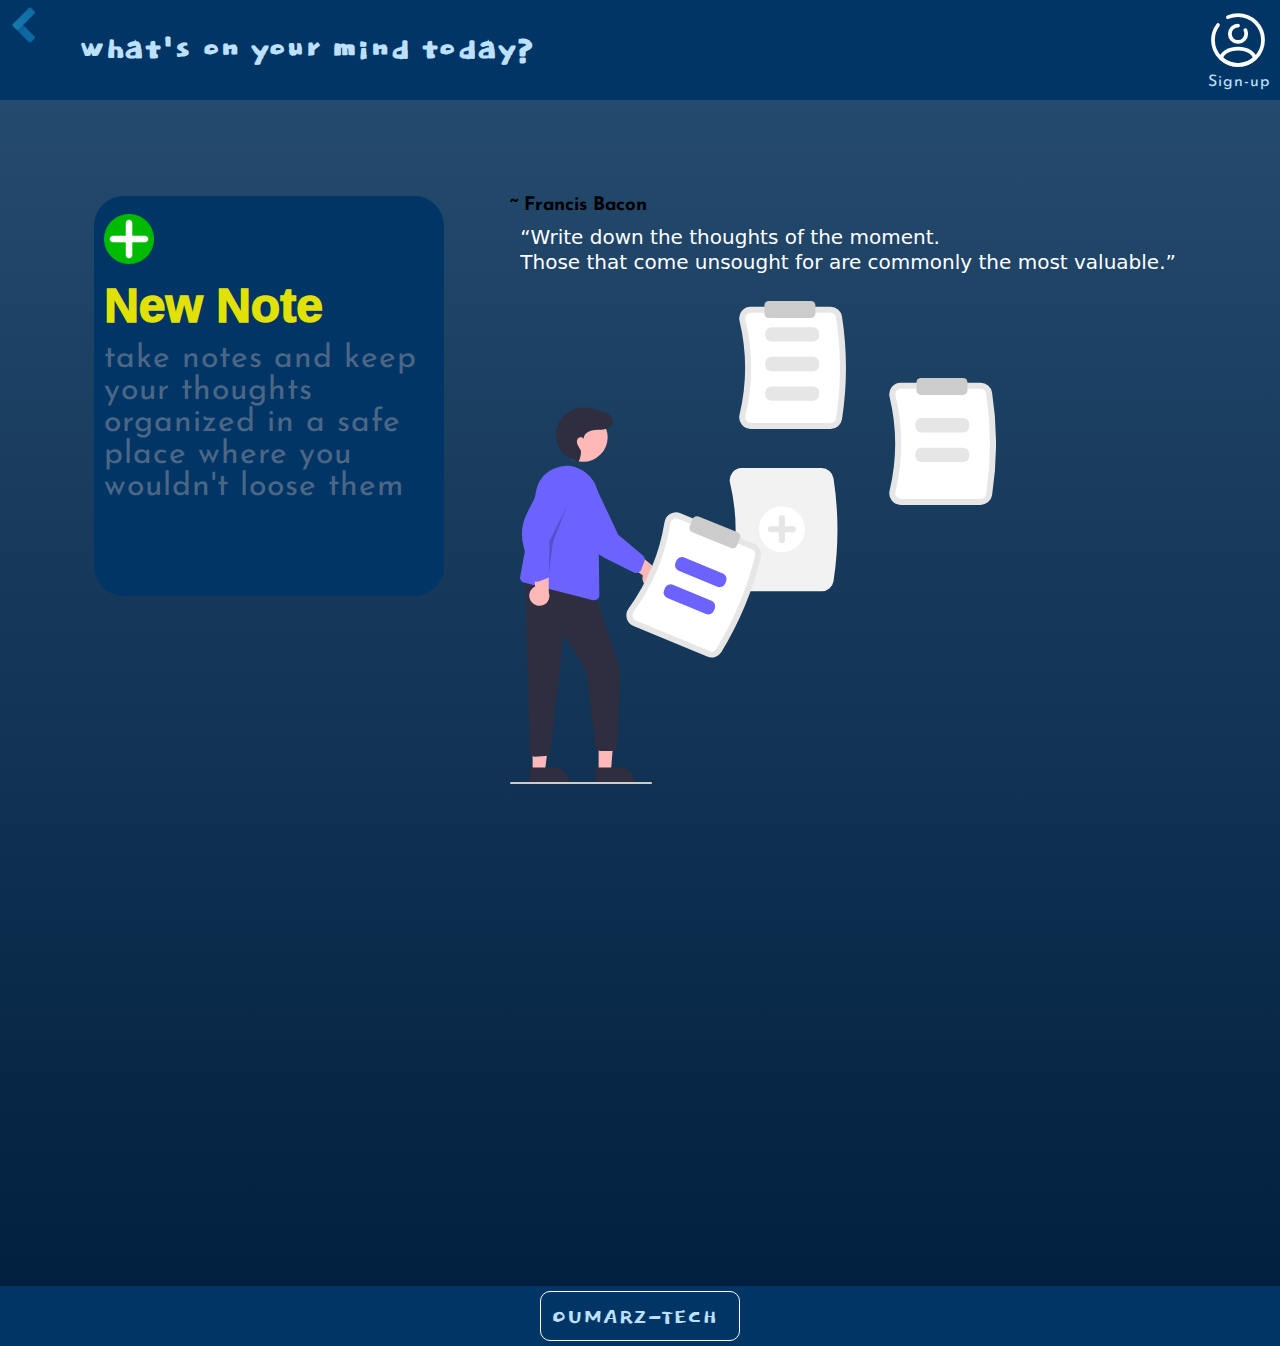
==== dashboard.html @ 17eb1454 "adding the content" ====
<!DOCTYPE html>
<html lang="en">
<head>
    <meta charset="UTF-8">
    <meta name="viewport" content="width=device-width, initial-scale=1.0">
    <title>dashboard</title>
    <link rel="icon" href="/img/icons8-dashboard-48 (1).png">
    <link rel="stylesheet" href="dashboard.css">
</head>
<body>

    <!-- MAKE  A DROP DOWN MENU WITH "SELECT AND OPTIONS"-->
    
    <header>
        <h1 class="header__h1"> <a href="home-page.html"> <img class="back-arrow" src="/img/icons8-back-48.png" alt="" height="40" width="40"></a>       what's on your mind today?</h1>
        
        <!-- should add a profile icon for the user account-->

        <figure>
            <img src="/img/ProfileCircle-Broken-32px.svg" alt="profile pic" title="profile-pic" height="60" width="60">
            <figcaption>
                Sign-up
            </figcaption>
        </figure>
        
    </header>

    <main>
        <div class="card1 card">
            <a href="/new-project.html">
                <img class="creat-icon" src="/img/5610959.png" alt="create icon" height="50" width="50" title="Press to create new"> </a>
            <span class="cards__headers">New Note </span>
            <p class="card__p">
                TAKE NOTES AND KEEP YOUR THOUGHTS ORGANIZED IN A SAFE PLACE WHERE YOU WOULDN'T loose THEM
            </p>
        </div>

        <div>
            <h3 class="quote-h"> ~ Francis Bacon </h3>
            <p style="color: white;" class="quote-p">“Write down the thoughts of the moment. <br>Those that come unsought for are commonly the most valuable.”</p>
            <br>
            <img src="/img/note.svg.svg" alt="">
        </div>



        <!-- GET INSPIRED INSTEAD OF THE REMAINING TWO CARDS-->


        <!-- <div class="card2 card">
            <a href=""><img src="/img/5610959.png" alt="create icon" height="50" width="50" title="Press to create new"> </a>
            <span  class="cards__headers">New Project 
               
            </span>
            <p class="card__p">
                
            </p>
        </div>

        <div class="card3 card">
            <a href=""><img src="/img/5610959.png" alt="create icon" height="50" width="50" title="Press to create new"> </a>
            <span  class="cards__headers">New plan
                
            </span>
            <p class="card__p">
                START PLANNING FOR TRAVEL , DATES , PROJECTS OR LITTERALLY WHATEVER COMES TO YOUR MIND
            </p>
        </div> -->
    </main>

    <div class="spacer"></div>

    <footer>
        <div class="logo"> oumarZ-tech</div>
    </footer>

</body>
</html>
---- dashboard.css ----
@import url('https://fonts.googleapis.com/css2?family=Dokdo&family=Eater&family=Emblema+One&family=Josefin+Sans:ital,wght@0,100..700;1,100..700&family=Kanit:ital,wght@0,100;0,200;0,300;0,400;0,500;0,600;0,700;0,800;0,900;1,100;1,200;1,300;1,400;1,500;1,600;1,700;1,800;1,900&family=Katibeh&family=Prompt:ital,wght@0,100;0,200;0,300;0,400;0,500;0,600;0,700;0,800;0,900;1,100;1,200;1,300;1,400;1,500;1,600;1,700;1,800;1,900&family=Yuji+Mai&display=swap');

/* || RESET */
* {
    margin: 0;
    padding: 0;
    box-sizing: border-box;
}

::-webkit-scrollbar {
    display: none;
}

.back-arrow {
    border-radius: 50%;
    cursor: pointer;
    position: absolute;
    top: 5px;
    left: 5px;
    opacity: 50%;
}

figcaption {
    text-align: center;
}

.creat-icon:active {
    transform: scale(0.90);
} 

/* || UTILITY CLASSES */

.offscreen {
    left: -10000px;
}

.nowrap {
    white-space: nowrap;
}

/* || VARIABLES */
:root {
    --PADDING-TB: clamp(10px, 2rem, 3rem);
    --PADDING-LR: clamp(15px, 60px,70px);
    --MARGIN: clamp(2rem, 5rem, 6rem);

    --MYNAME-FF: "Dokdo", system-ui;
    --FF: "josefin sans";

    --PRIMARY-COLOR: #001D3D ;
    --SECONDAY-COLOR: #003566;
    --CARDS-FONT: #FFC300;
    --COLOR: #bde0fe;
}

body {
    background-color: var(--PRIMARY-COLOR);
    min-height: 100vh;
    font-family: var(--FF);
    display: flex;
    flex-flow: column nowrap;
    background-image: linear-gradient(to top,#001D3D, #274e71);
}

header {
    background-color: var(--SECONDAY-COLOR);
    color: var(--COLOR);
    height: 100px;
    display: flex;
    flex-flow: row nowrap;
    justify-content: space-between;
    align-items: center;
    letter-spacing: 1px;
    padding-right: 10px;
    padding-left: 80px;
}

.header__h1 {
    font-size: clamp(1rem, 3vw, 5rem);
    font-family:var(--MYNAME-FF);
}

.logo {
    font-size: clamp(0.5rem, 2vw, 3rem);
    font-family: var(--MYNAME-FF);
    border: 1px solid white;
    border-radius: 10px;
    right: 100px;
    padding: 10px;
    text-transform: uppercase;
    width: 200px;
    height: 50px
}

.logo:hover,
.logo:focus {
    animation-name: logo;
    animation-duration: 1s;
    animation-iteration-count: 2;
    animation-fill-mode: backwards;
    animation-direction: alternate;
    animation-timing-function: linear;
    animation-delay: 0.3s;
}

@keyframes logo {
    0% {
        transform: rotate(0deg);
    }
    50% {
        transform: rotate(10deg);
    }
    100% {
        transform: rotate(-10deg);
    }
}



main {
    display: flex;
    justify-content: space-evenly;
    flex-flow: row nowrap;
    gap: 20px;
    margin: 3rem;
    margin-top: 6rem;
    flex-grow: 1;
}

.card {
    height: 400px;
    max-width: 350px;
    background-color: var(--SECONDAY-COLOR);
    color: var(--COLOR);
    border-radius: 30px;
    display: flex;
    flex-flow: column nowrap;
    gap: 10px;
    padding-top: 18px;
    padding-left: 10px;
    /* cursor: pointer; */
}

.card:hover, 
.card:focus {
    /* box-shadow: 0px 0px 6px rgb(138, 138, 221); */
    /* transform: translateY(-10px);
    transition: all 0.3s ease-in-out; */
    border: 2px solid white;
    
}

.cards__headers {
    color:rgb(225, 225, 5);
    font-family:Arial, Helvetica, sans-serif;
    font-size: clamp(20px, 3rem, 4rem);
    font-weight: 1000;
}


.card__p {
    color: #4C6785;
    text-transform: lowercase;
    font-size: clamp(10px,3vw, 2rem);
    line-height: 32px;
    letter-spacing: 1px;
}

.quote-p {
    line-height: 25px;
    font-size: 20px;
    margin: 10px;
    font-family: system-ui;
}

.spacer {
    width: 100%;
    height: 50vh;
}


footer {
    background-color: var(--SECONDAY-COLOR);
    bottom: 0;
    height: 60px;
    width: 100%;
    display: grid;
    place-content: center;
    color: var(--COLOR);
    font-size: 20px;
}


/* ||MEDIA QUERIES */

@media (max-width: 460px) {
    header{
        height: 50px;
    }


    main {
        grid-template-columns: repeat(2, 1fr);
        grid-template-rows: 2;
        margin: 1.5rem;
    }

    .card {
        height: 250px;
        width: 300px;
        padding: 0;
        padding-top: 20px;
        padding-left: 5px;
        margin: 0;
    }

    span {
        font-size: 2rem;
    }

    .card__p {
        font-size: 24px;
        max-width: 80%;
        padding-top: 15px;
        padding-left: 8px;
        line-height: 30px;
        letter-spacing: 0px;
    }
}

@media (max-width: 899px) {
    main {
        grid-template-columns: repeat(2, 1fr);
        grid-template-rows: 2;
    }
    .back-arrow {
        border-radius: 50%;
        cursor: pointer;
        position: absolute;
        top: 15px;
        left: 15px;
    
    }
}


@media (max-width: 500px) {
    main {
        grid-template-columns: repeat(1, 1fr);
        grid-template-rows: 3;
    }
}
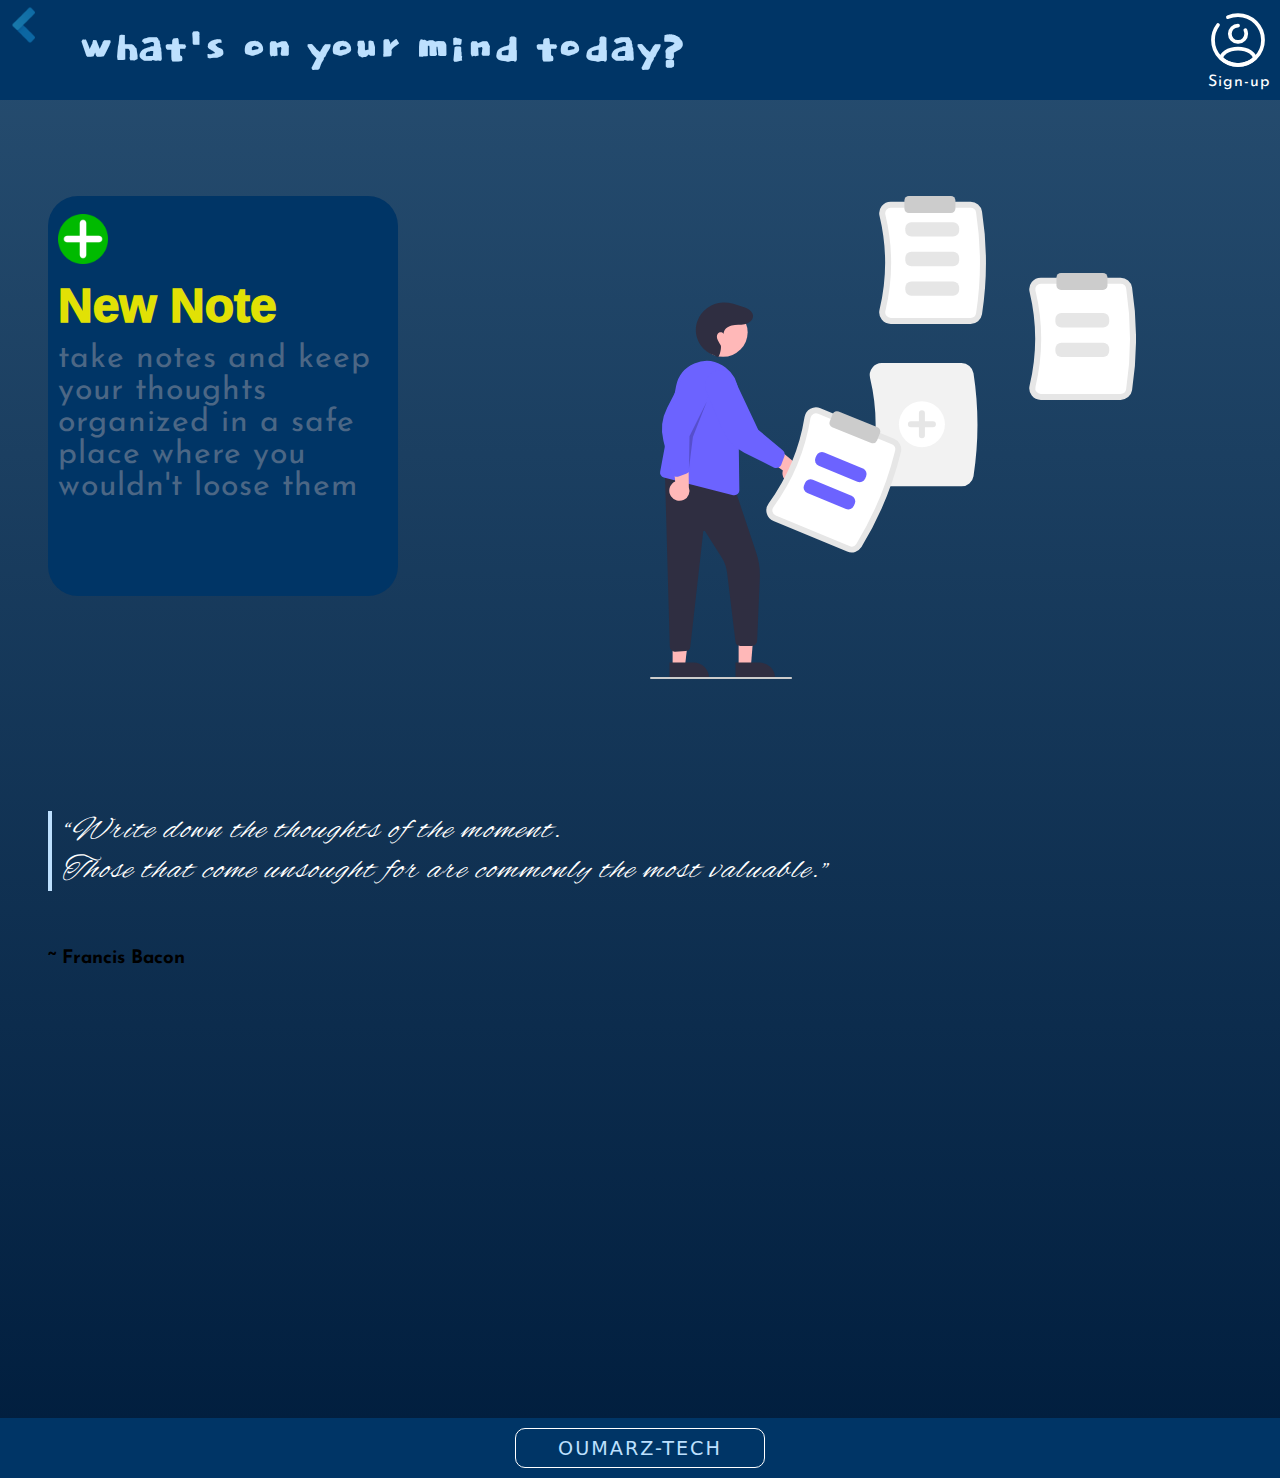
==== commit 98abde6c: "adding the signup form" ====
--- a/dashboard.html
+++ b/dashboard.html
@@ -12,18 +12,24 @@
     <!-- MAKE  A DROP DOWN MENU WITH "SELECT AND OPTIONS"-->
     
     <header>
-        <h1 class="header__h1"> <a href="home-page.html"> <img class="back-arrow" src="/img/icons8-back-48.png" alt="" height="40" width="40"></a>       what's on your mind today?</h1>
+        <h1 class="header__h1"> 
+            <a href="index.html">
+                 <img class="back-arrow" src="/img/icons8-back-48.png" alt="" height="40" width="40"></a>      
+                  what's on your mind today?</h1>
         
         <!-- should add a profile icon for the user account-->
 
         <figure>
+            <a href="signup.html">
             <img src="/img/ProfileCircle-Broken-32px.svg" alt="profile pic" title="profile-pic" height="60" width="60">
             <figcaption>
-                Sign-up
+                <span class="nowrap">Sign-up</span>
             </figcaption>
+        </a>
         </figure>
         
     </header>
+
 
     <main>
         <div class="card1 card">
@@ -36,42 +42,19 @@
         </div>
 
         <div>
-            <h3 class="quote-h"> ~ Francis Bacon </h3>
-            <p style="color: white;" class="quote-p">“Write down the thoughts of the moment. <br>Those that come unsought for are commonly the most valuable.”</p>
-            <br>
-            <img src="/img/note.svg.svg" alt="">
+            <img class="svg-img" src="/img/note.svg.svg" alt="">
         </div>
 
+       
+    </main>
 
-
-        <!-- GET INSPIRED INSTEAD OF THE REMAINING TWO CARDS-->
-
-
-        <!-- <div class="card2 card">
-            <a href=""><img src="/img/5610959.png" alt="create icon" height="50" width="50" title="Press to create new"> </a>
-            <span  class="cards__headers">New Project 
-               
-            </span>
-            <p class="card__p">
-                
-            </p>
-        </div>
-
-        <div class="card3 card">
-            <a href=""><img src="/img/5610959.png" alt="create icon" height="50" width="50" title="Press to create new"> </a>
-            <span  class="cards__headers">New plan
-                
-            </span>
-            <p class="card__p">
-                START PLANNING FOR TRAVEL , DATES , PROJECTS OR LITTERALLY WHATEVER COMES TO YOUR MIND
-            </p>
-        </div> -->
-    </main>
+    <p style="color: white;" class="quote-p">“Write down the thoughts of the moment. <br>Those that come unsought for are commonly the most valuable.”</p>
+    <h3 class="quote-h"> ~ Francis Bacon </h3>
 
     <div class="spacer"></div>
 
     <footer>
-        <div class="logo"> oumarZ-tech</div>
+        <div class="logo-container"><p  class="logo nowrap"> oumarZ-tech</p></div>
     </footer>
 
 </body>
--- a/dashboard.css
+++ b/dashboard.css
@@ -1,4 +1,7 @@
 @import url('https://fonts.googleapis.com/css2?family=Dokdo&family=Eater&family=Emblema+One&family=Josefin+Sans:ital,wght@0,100..700;1,100..700&family=Kanit:ital,wght@0,100;0,200;0,300;0,400;0,500;0,600;0,700;0,800;0,900;1,100;1,200;1,300;1,400;1,500;1,600;1,700;1,800;1,900&family=Katibeh&family=Prompt:ital,wght@0,100;0,200;0,300;0,400;0,500;0,600;0,700;0,800;0,900;1,100;1,200;1,300;1,400;1,500;1,600;1,700;1,800;1,900&family=Yuji+Mai&display=swap');
+
+
+@import url('https://fonts.googleapis.com/css2?family=Alex+Brush&family=Dokdo&family=Eater&family=Emblema+One&family=Josefin+Sans:ital,wght@0,100..700;1,100..700&family=Kanit:ital,wght@0,100;0,200;0,300;0,400;0,500;0,600;0,700;0,800;0,900;1,100;1,200;1,300;1,400;1,500;1,600;1,700;1,800;1,900&family=Katibeh&family=Lobster&family=Nunito+Sans:ital,opsz,wght@0,6..12,200..1000;1,6..12,200..1000&family=Prompt:ital,wght@0,100;0,200;0,300;0,400;0,500;0,600;0,700;0,800;0,900;1,100;1,200;1,300;1,400;1,500;1,600;1,700;1,800;1,900&family=Tangerine:wght@400;700&family=Yuji+Mai&display=swap');
 
 /* || RESET */
 * {
@@ -36,6 +39,11 @@
 
 .nowrap {
     white-space: nowrap;
+}
+
+a {
+    text-decoration: none;
+    color: white;
 }
 
 /* || VARIABLES */
@@ -76,20 +84,24 @@
 }
 
 .header__h1 {
-    font-size: clamp(1rem, 3vw, 5rem);
+    font-size: clamp(1rem, 4vw, 5rem);
     font-family:var(--MYNAME-FF);
 }
 
-.logo {
-    font-size: clamp(0.5rem, 2vw, 3rem);
-    font-family: var(--MYNAME-FF);
+.logo-container {
+    display: grid;
+    place-content: center;
     border: 1px solid white;
     border-radius: 10px;
-    right: 100px;
-    padding: 10px;
+    width: 250px;
+    height: 40px;
+}
+
+.logo {
+    font-size: clamp(0.5rem, 1.5vw, 3rem);
+    font-family: system-ui;
     text-transform: uppercase;
-    width: 200px;
-    height: 50px
+    letter-spacing: 2px;
 }
 
 .logo:hover,
@@ -118,13 +130,11 @@
 
 
 main {
-    display: flex;
-    justify-content: space-evenly;
-    flex-flow: row nowrap;
+    display: grid;
+    grid-template-columns: repeat(auto-fit, minmax(100px, 1fr));
     gap: 20px;
     margin: 3rem;
     margin-top: 6rem;
-    flex-grow: 1;
 }
 
 .card {
@@ -166,11 +176,23 @@
     letter-spacing: 1px;
 }
 
+.quote-h {
+    margin-top: 3rem;
+    margin-left: 3rem;
+}
+
 .quote-p {
-    line-height: 25px;
     font-size: 20px;
     margin: 10px;
-    font-family: system-ui;
+    margin-top: 5rem;
+    margin-left: 3rem;
+    font-family: "Alex Brush", cursive;
+    font-weight: 400;
+    font-style: italic;
+    letter-spacing: 2px;
+    font-size: 2rem;
+    border-left: 4px solid var(--COLOR);
+    padding-left: 10px;
 }
 
 .spacer {
@@ -193,62 +215,47 @@
 
 /* ||MEDIA QUERIES */
 
-@media (max-width: 460px) {
-    header{
-        height: 50px;
-    }
-
-
+
+@media (max-width: 630px) {
+    .header__h1 {
+        font-size: 5vw;
+    }
+    
     main {
-        grid-template-columns: repeat(2, 1fr);
-        grid-template-rows: 2;
-        margin: 1.5rem;
-    }
-
-    .card {
-        height: 250px;
+        display: flex;
+        flex-direction: column;
+        gap: 10px;
+    }
+    .quote-p {
+        font-size: 20px;
+    }
+    .svg-img {
+        width: clamp(100px,300px,300px);
+        height: 400px;
+    }
+    .card__p {
+        font-size: 5vw;
+    }
+
+    .logo {
+        font-size: 4vw;
+        color: #144a79;
+    }
+    .logo-container {
+        border:none;
+    }
+}
+
+@media (max-width: 1000px) {
+    .svg-img {
         width: 300px;
-        padding: 0;
-        padding-top: 20px;
-        padding-left: 5px;
-        margin: 0;
-    }
-
-    span {
-        font-size: 2rem;
-    }
-
-    .card__p {
-        font-size: 24px;
-        max-width: 80%;
-        padding-top: 15px;
-        padding-left: 8px;
-        line-height: 30px;
-        letter-spacing: 0px;
-    }
-}
-
-@media (max-width: 899px) {
+    }
     main {
-        grid-template-columns: repeat(2, 1fr);
-        grid-template-rows: 2;
-    }
-    .back-arrow {
-        border-radius: 50%;
-        cursor: pointer;
-        position: absolute;
-        top: 15px;
-        left: 15px;
-    
-    }
-}
-
-
-@media (max-width: 500px) {
-    main {
-        grid-template-columns: repeat(1, 1fr);
-        grid-template-rows: 3;
-    }
-}
-
-
+        gap: 40px;
+    }
+    .quote-p {
+        font-size: 30px;
+    }
+}
+
+
